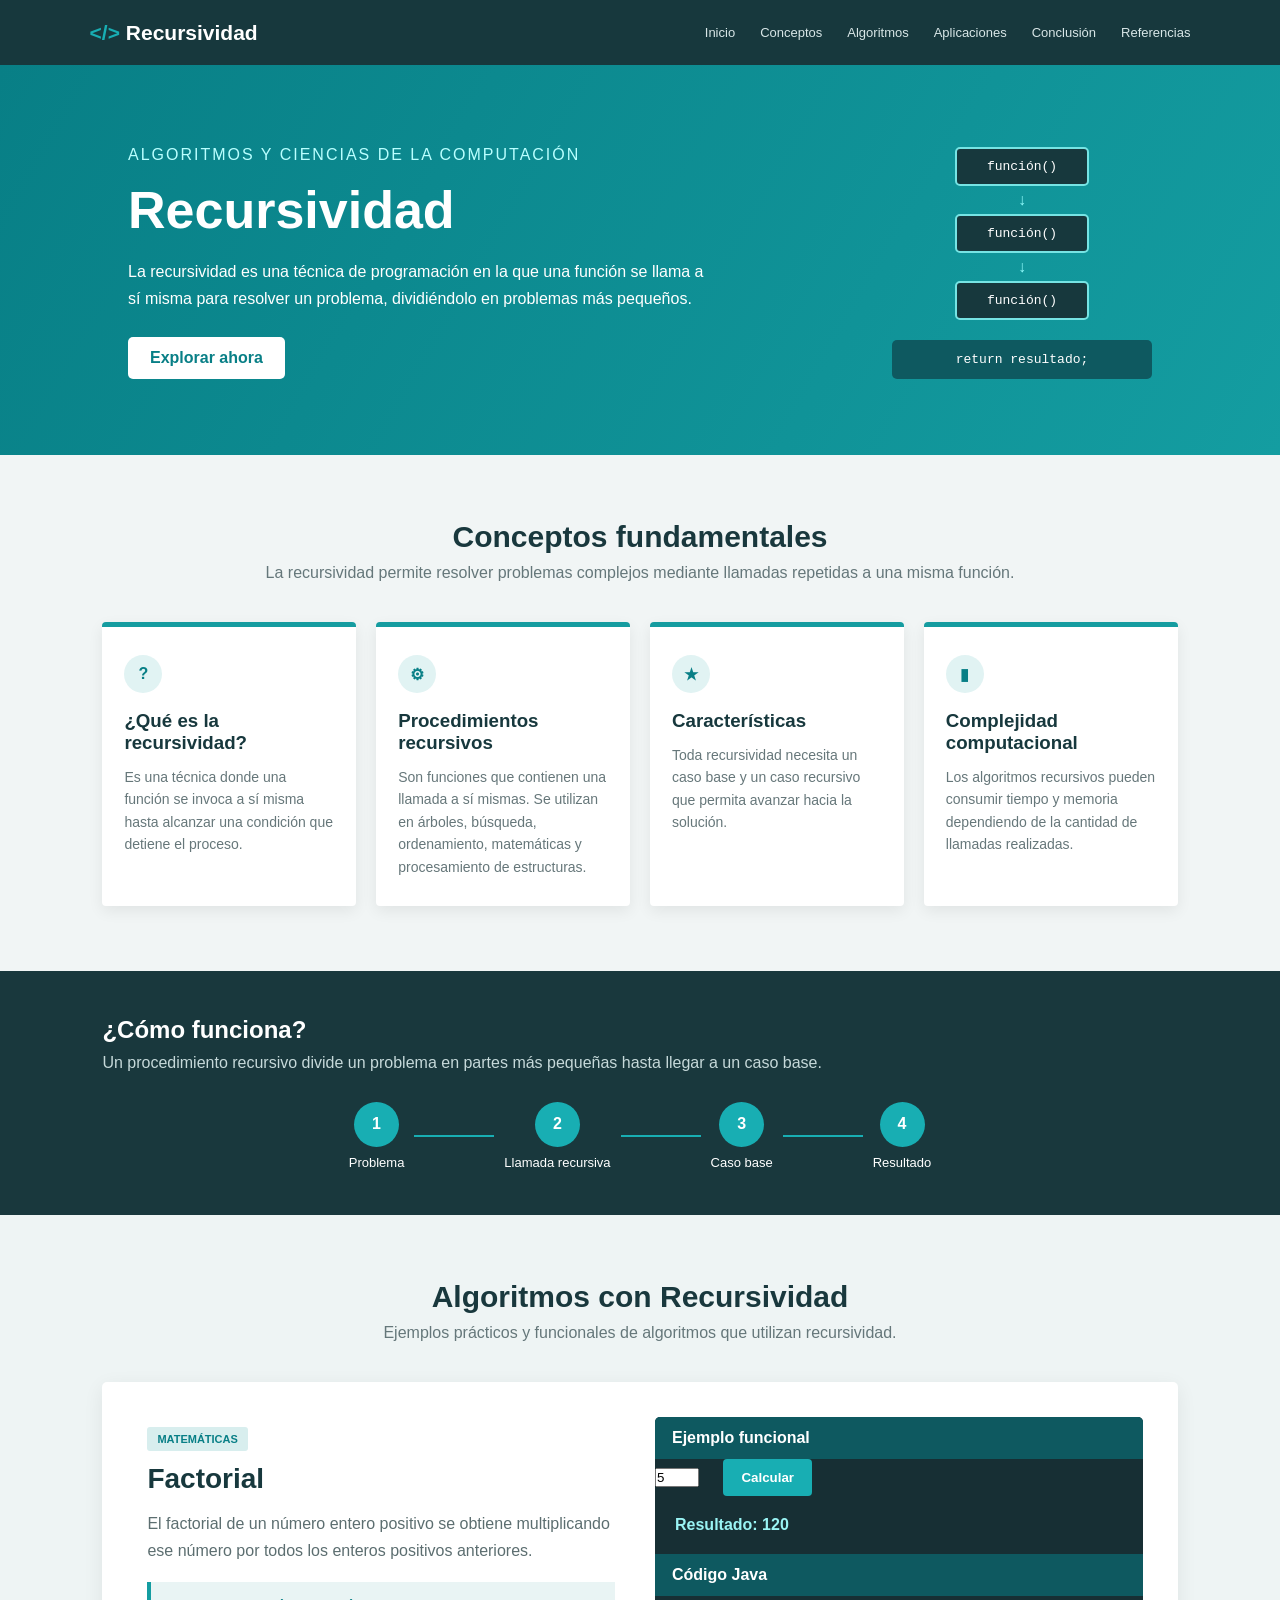
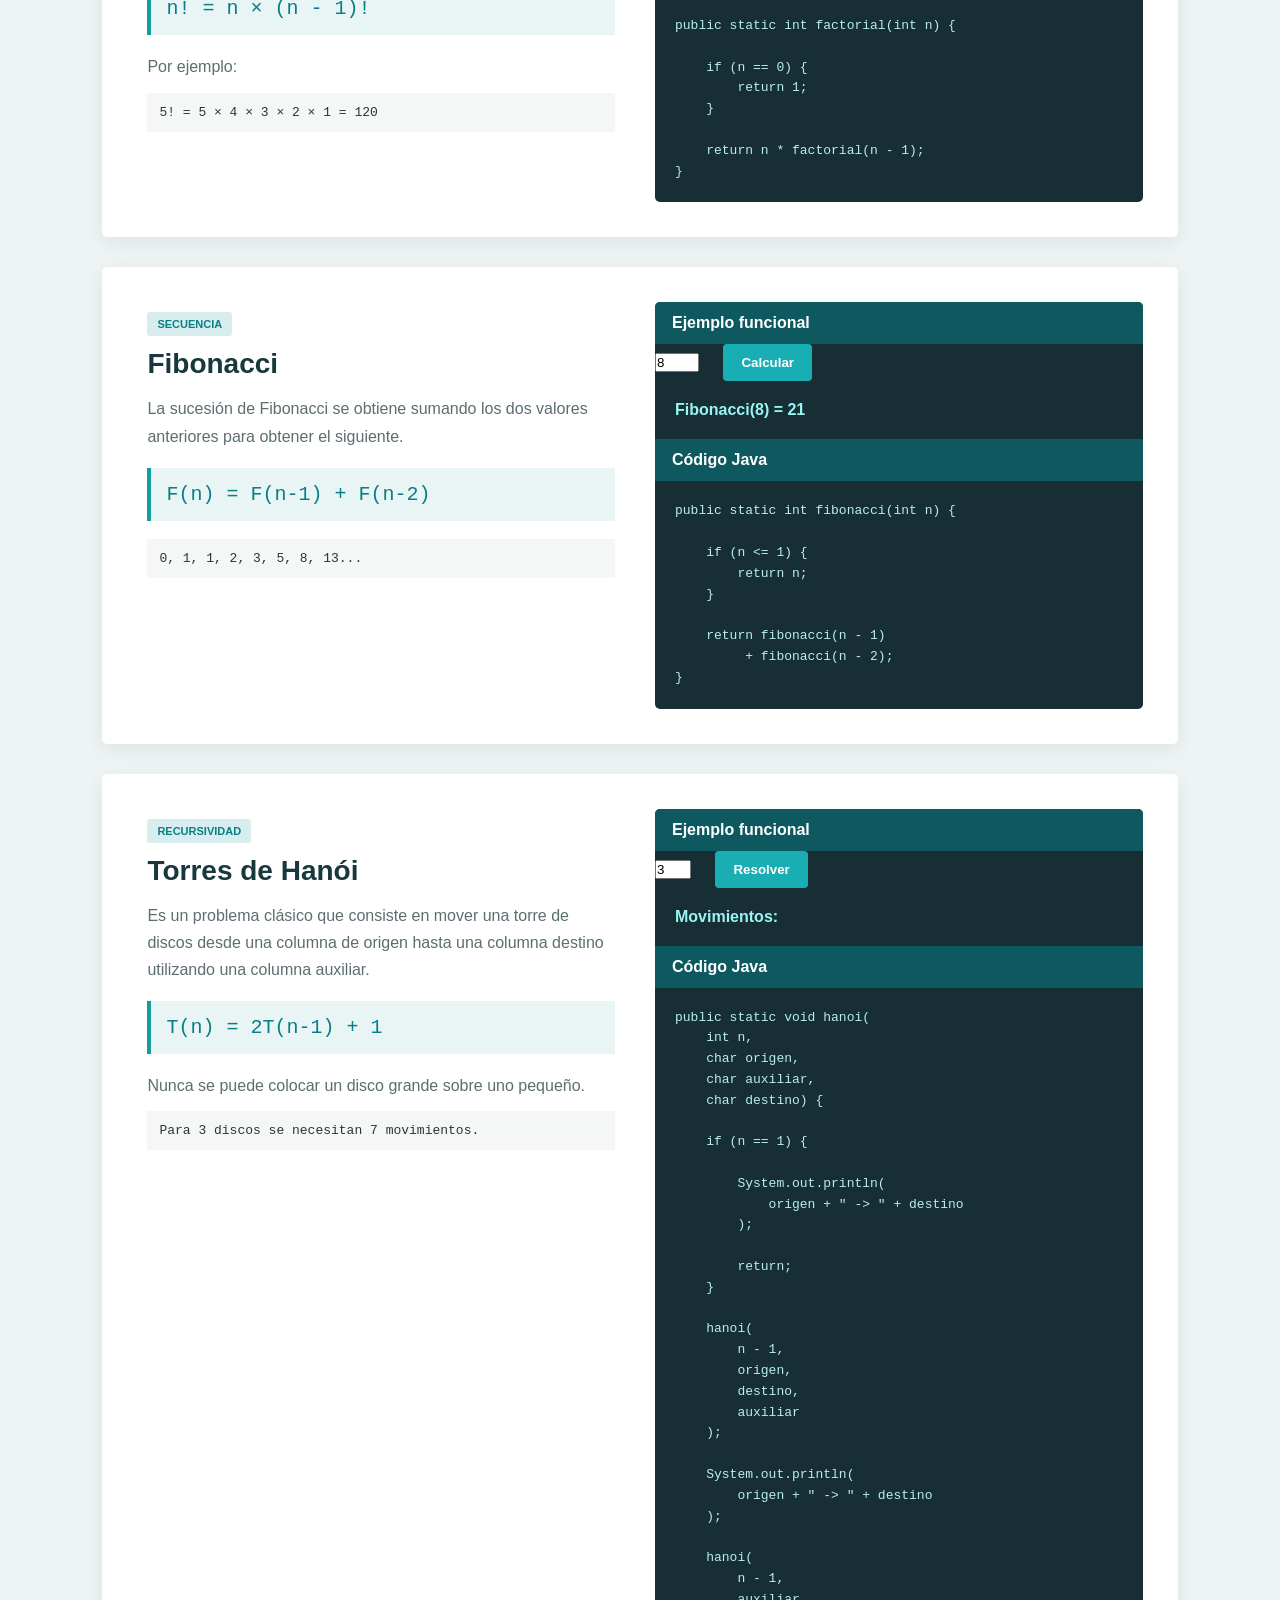
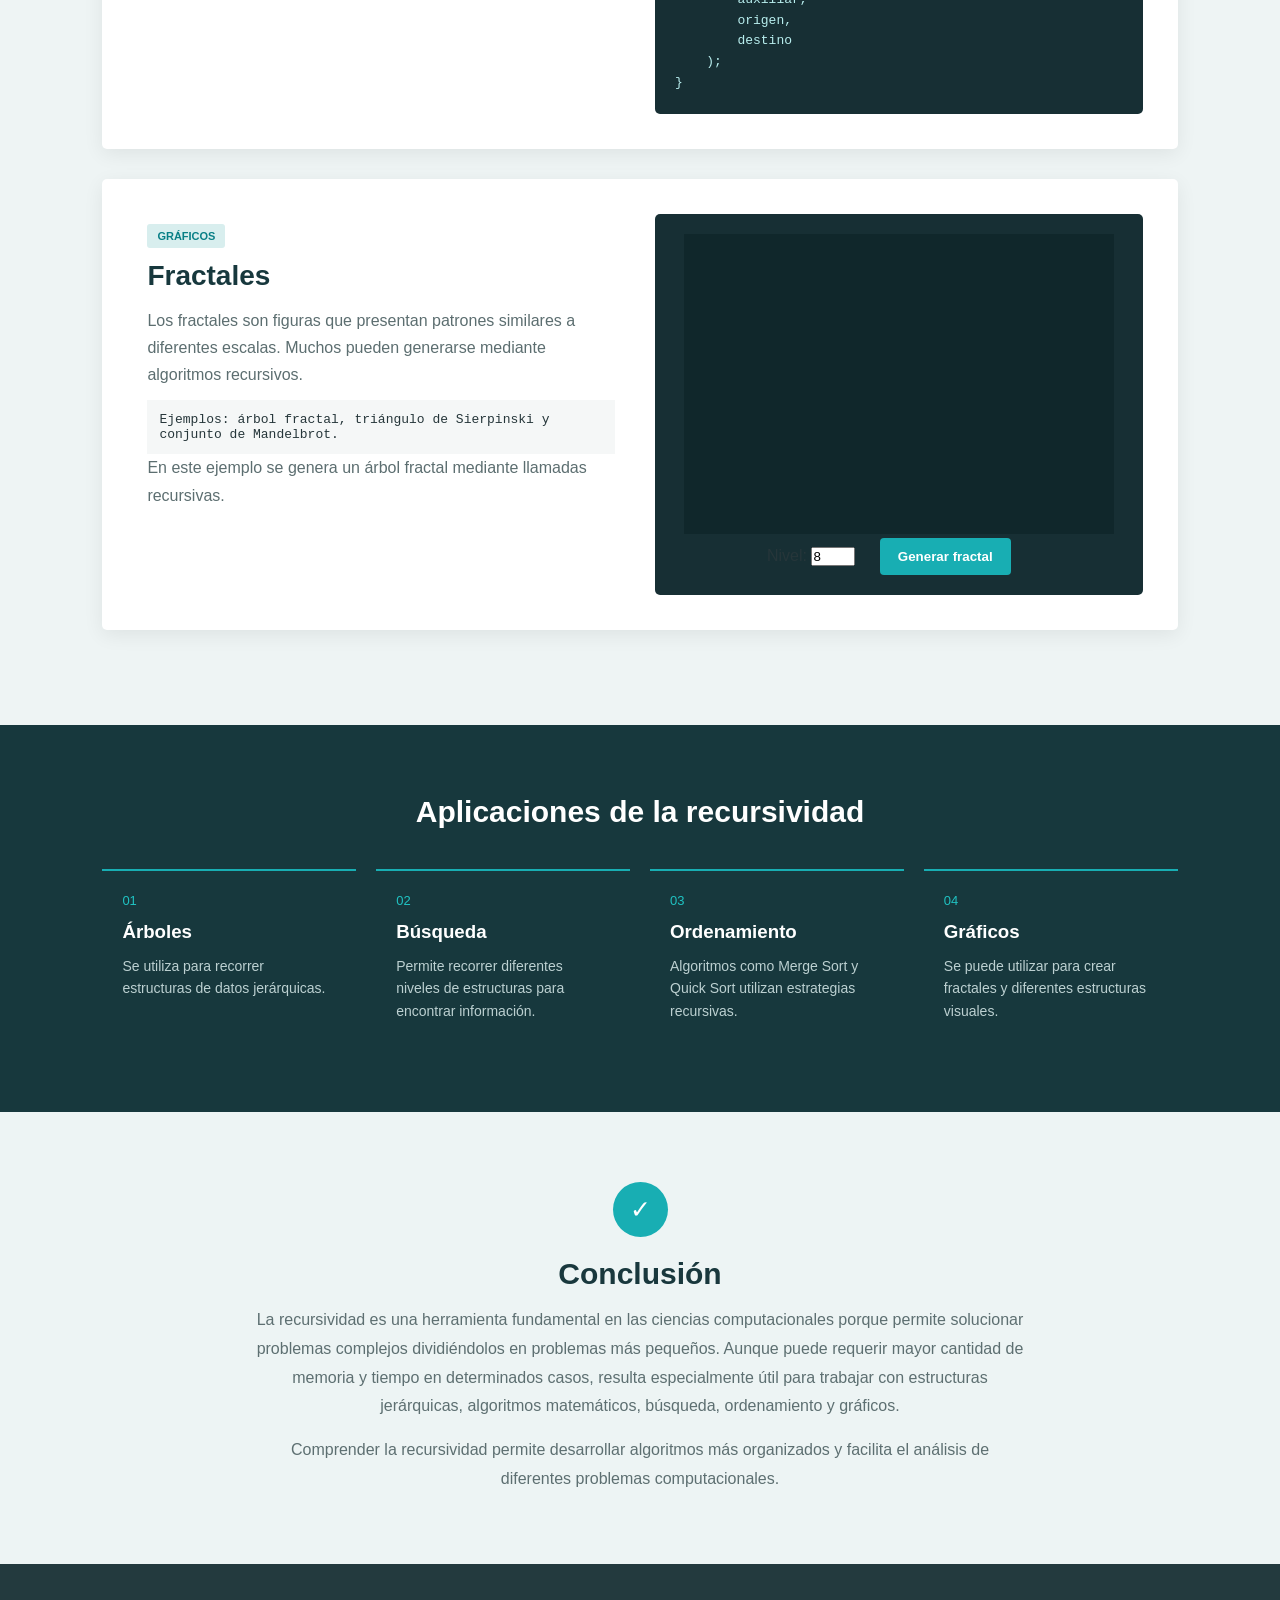
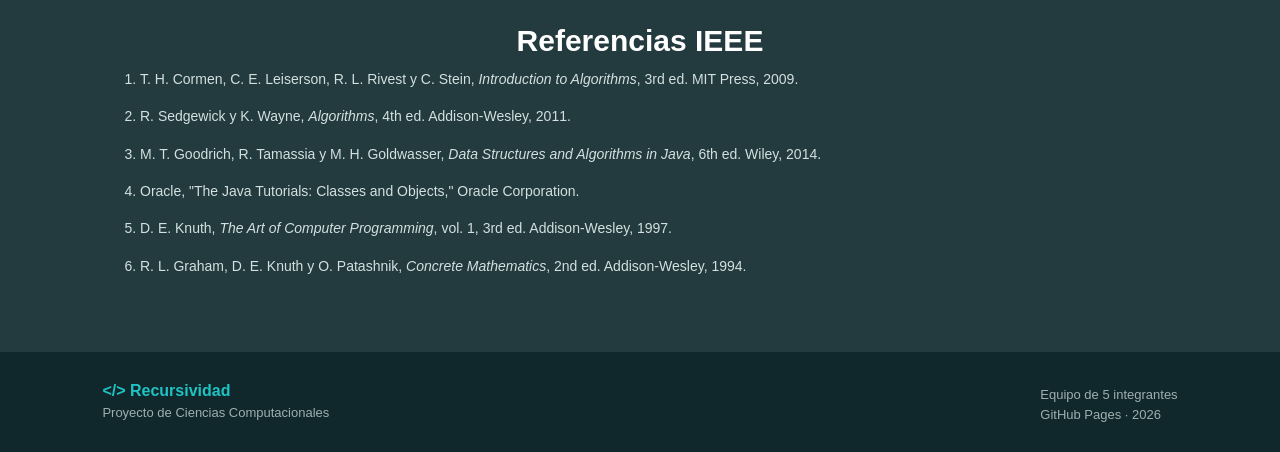
==== index.html @ d13a2bea "Rename vista.html to index.html" ====
<!DOCTYPE html>
<html lang="es">
<head>
    <meta charset="UTF-8">
    <meta name="viewport" content="width=device-width, initial-scale=1.0">

    <title>Recursividad | Algoritmos</title>

    <link rel="stylesheet" href="estile.css">
</head>

<body>

    <!-- NAVEGACIÓN -->
    <header class="navbar">

        <div class="logo">
            <span>&lt;/&gt;</span> Recursividad
        </div>

        <nav>
            <a href="#inicio">Inicio</a>
            <a href="#conceptos">Conceptos</a>
            <a href="#algoritmos">Algoritmos</a>
            <a href="#aplicaciones">Aplicaciones</a>
            <a href="#conclusion">Conclusión</a>
            <a href="#referencias">Referencias</a>
        </nav>

    </header>


    <!-- INICIO -->
    <section id="inicio" class="hero">

        <div class="hero-text">

            <p class="small-title">
                ALGORITMOS Y CIENCIAS DE LA COMPUTACIÓN
            </p>

            <h1>Recursividad</h1>

            <p>
                La recursividad es una técnica de programación en la que
                una función se llama a sí misma para resolver un problema,
                dividiéndolo en problemas más pequeños.
            </p>

            <a href="#conceptos" class="button">
                Explorar ahora
            </a>

        </div>


        <div class="recursion-diagram">

            <div class="function-box">función()</div>

            <div class="arrow">↓</div>

            <div class="function-box">función()</div>

            <div class="arrow">↓</div>

            <div class="function-box">función()</div>

            <div class="return-box">
                return resultado;
            </div>

        </div>

    </section>


    <!-- CONCEPTOS -->
    <section id="conceptos" class="section">

        <h2>Conceptos fundamentales</h2>

        <p class="section-description">
            La recursividad permite resolver problemas complejos mediante
            llamadas repetidas a una misma función.
        </p>


        <div class="cards">

            <article class="card">

                <div class="icon">?</div>

                <h3>¿Qué es la recursividad?</h3>

                <p>
                    Es una técnica donde una función se invoca a sí misma
                    hasta alcanzar una condición que detiene el proceso.
                </p>

            </article>


            <article class="card">

                <div class="icon">⚙</div>

                <h3>Procedimientos recursivos</h3>

                <p>
                    Son funciones que contienen una llamada a sí mismas.
                    Se utilizan en árboles, búsqueda, ordenamiento,
                    matemáticas y procesamiento de estructuras.
                </p>

            </article>


            <article class="card">

                <div class="icon">★</div>

                <h3>Características</h3>

                <p>
                    Toda recursividad necesita un caso base y un caso
                    recursivo que permita avanzar hacia la solución.
                </p>

            </article>


            <article class="card">

                <div class="icon">▮</div>

                <h3>Complejidad computacional</h3>

                <p>
                    Los algoritmos recursivos pueden consumir tiempo y
                    memoria dependiendo de la cantidad de llamadas
                    realizadas.
                </p>

            </article>

        </div>

    </section>


    <!-- PROCEDIMIENTO -->
    <section class="procedure">

        <div>

            <h2>¿Cómo funciona?</h2>

            <p>
                Un procedimiento recursivo divide un problema en partes
                más pequeñas hasta llegar a un caso base.
            </p>

        </div>


        <div class="process">

            <div>
                <strong>1</strong>
                <span>Problema</span>
            </div>

            <div class="line"></div>

            <div>
                <strong>2</strong>
                <span>Llamada recursiva</span>
            </div>

            <div class="line"></div>

            <div>
                <strong>3</strong>
                <span>Caso base</span>
            </div>

            <div class="line"></div>

            <div>
                <strong>4</strong>
                <span>Resultado</span>
            </div>

        </div>

    </section>


    <!-- ALGORITMOS -->
    <section id="algoritmos" class="section algorithms">

        <h2>Algoritmos con Recursividad</h2>

        <p class="section-description">
            Ejemplos prácticos y funcionales de algoritmos que utilizan
            recursividad.
        </p>


        <!-- =========================
             FACTORIAL
        ========================== -->

        <article class="algorithm-card">

            <div class="algorithm-info">

                <span class="tag">MATEMÁTICAS</span>

                <h3>Factorial</h3>

                <p>
                    El factorial de un número entero positivo se obtiene
                    multiplicando ese número por todos los enteros positivos
                    anteriores.
                </p>

                <div class="formula">
                    n! = n × (n - 1)!
                </div>

                <p>
                    Por ejemplo:
                </p>

                <div class="example">
                    5! = 5 × 4 × 3 × 2 × 1 = 120
                </div>

            </div>


            <div class="code-box">

                <h4>Ejemplo funcional</h4>

                <div class="input-area">

                    <input
                        type="number"
                        id="factorialInput"
                        min="0"
                        max="20"
                        value="5"
                    >

                    <button onclick="calcularFactorial()">
                        Calcular
                    </button>

                </div>


                <div id="factorialResult" class="result">
                    Resultado: 120
                </div>


                <h4>Código Java</h4>

<pre><code>public static int factorial(int n) {

    if (n == 0) {
        return 1;
    }

    return n * factorial(n - 1);
}</code></pre>

            </div>

        </article>


        <!-- =========================
             FIBONACCI
        ========================== -->

        <article class="algorithm-card reverse">

            <div class="algorithm-info">

                <span class="tag">SECUENCIA</span>

                <h3>Fibonacci</h3>

                <p>
                    La sucesión de Fibonacci se obtiene sumando los dos
                    valores anteriores para obtener el siguiente.
                </p>

                <div class="formula">
                    F(n) = F(n-1) + F(n-2)
                </div>

                <div class="example">
                    0, 1, 1, 2, 3, 5, 8, 13...
                </div>

            </div>


            <div class="code-box">

                <h4>Ejemplo funcional</h4>

                <div class="input-area">

                    <input
                        type="number"
                        id="fibonacciInput"
                        min="0"
                        max="30"
                        value="8"
                    >

                    <button onclick="calcularFibonacci()">
                        Calcular
                    </button>

                </div>


                <div id="fibonacciResult" class="result">
                    Fibonacci(8) = 21
                </div>


                <h4>Código Java</h4>

<pre><code>public static int fibonacci(int n) {

    if (n <= 1) {
        return n;
    }

    return fibonacci(n - 1)
         + fibonacci(n - 2);
}</code></pre>

            </div>

        </article>


        <!-- =========================
             TORRES DE HANOI
        ========================== -->

        <article class="algorithm-card">

            <div class="algorithm-info">

                <span class="tag">RECURSIVIDAD</span>

                <h3>Torres de Hanói</h3>

                <p>
                    Es un problema clásico que consiste en mover una torre
                    de discos desde una columna de origen hasta una columna
                    destino utilizando una columna auxiliar.
                </p>

                <div class="formula">
                    T(n) = 2T(n-1) + 1
                </div>

                <p>
                    Nunca se puede colocar un disco grande sobre uno pequeño.
                </p>

                <div class="example">
                    Para 3 discos se necesitan 7 movimientos.
                </div>

            </div>


            <div class="code-box">

                <h4>Ejemplo funcional</h4>

                <div class="input-area">

                    <input
                        type="number"
                        id="hanoiInput"
                        min="1"
                        max="6"
                        value="3"
                    >

                    <button onclick="jugarHanoi()">
                        Resolver
                    </button>

                </div>


                <div id="hanoiResult" class="result">
                    Movimientos:
                </div>


                <h4>Código Java</h4>

<pre><code>public static void hanoi(
    int n,
    char origen,
    char auxiliar,
    char destino) {

    if (n == 1) {

        System.out.println(
            origen + " -> " + destino
        );

        return;
    }

    hanoi(
        n - 1,
        origen,
        destino,
        auxiliar
    );

    System.out.println(
        origen + " -> " + destino
    );

    hanoi(
        n - 1,
        auxiliar,
        origen,
        destino
    );
}</code></pre>

            </div>

        </article>


        <!-- =========================
             FRACTALES
        ========================== -->

        <article class="algorithm-card reverse">

            <div class="algorithm-info">

                <span class="tag">GRÁFICOS</span>

                <h3>Fractales</h3>

                <p>
                    Los fractales son figuras que presentan patrones
                    similares a diferentes escalas. Muchos pueden generarse
                    mediante algoritmos recursivos.
                </p>

                <div class="example">
                    Ejemplos: árbol fractal, triángulo de Sierpinski
                    y conjunto de Mandelbrot.
                </div>

                <p>
                    En este ejemplo se genera un árbol fractal mediante
                    llamadas recursivas.
                </p>

            </div>


            <div class="fractal-area">

                <canvas id="fractalCanvas"></canvas>

                <div class="fractal-controls">

                    <label for="nivelFractal">
                        Nivel:
                    </label>

                    <input
                        type="number"
                        id="nivelFractal"
                        min="1"
                        max="10"
                        value="8"
                    >

                    <button onclick="dibujarFractal()">
                        Generar fractal
                    </button>

                </div>

            </div>

        </article>

    </section>


    <!-- APLICACIONES -->
    <section id="aplicaciones" class="applications">

        <h2>Aplicaciones de la recursividad</h2>

        <div class="application-grid">

            <div class="application">

                <span>01</span>

                <h3>Árboles</h3>

                <p>
                    Se utiliza para recorrer estructuras de datos
                    jerárquicas.
                </p>

            </div>


            <div class="application">

                <span>02</span>

                <h3>Búsqueda</h3>

                <p>
                    Permite recorrer diferentes niveles de estructuras
                    para encontrar información.
                </p>

            </div>


            <div class="application">

                <span>03</span>

                <h3>Ordenamiento</h3>

                <p>
                    Algoritmos como Merge Sort y Quick Sort utilizan
                    estrategias recursivas.
                </p>

            </div>


            <div class="application">

                <span>04</span>

                <h3>Gráficos</h3>

                <p>
                    Se puede utilizar para crear fractales y diferentes
                    estructuras visuales.
                </p>

            </div>

        </div>

    </section>


    <!-- CONCLUSIÓN -->
    <section id="conclusion" class="conclusion">

        <div class="conclusion-icon">
            ✓
        </div>

        <h2>Conclusión</h2>

        <p>
            La recursividad es una herramienta fundamental en las ciencias
            computacionales porque permite solucionar problemas complejos
            dividiéndolos en problemas más pequeños. Aunque puede requerir
            mayor cantidad de memoria y tiempo en determinados casos, resulta
            especialmente útil para trabajar con estructuras jerárquicas,
            algoritmos matemáticos, búsqueda, ordenamiento y gráficos.
        </p>

        <p>
            Comprender la recursividad permite desarrollar algoritmos más
            organizados y facilita el análisis de diferentes problemas
            computacionales.
        </p>

    </section>


    <!-- REFERENCIAS -->
    <section id="referencias" class="references">

        <h2>Referencias IEEE</h2>

        <ol>

            <li>
                T. H. Cormen, C. E. Leiserson, R. L. Rivest y C. Stein,
                <i>Introduction to Algorithms</i>, 3rd ed.
                MIT Press, 2009.
            </li>

            <li>
                R. Sedgewick y K. Wayne,
                <i>Algorithms</i>, 4th ed.
                Addison-Wesley, 2011.
            </li>

            <li>
                M. T. Goodrich, R. Tamassia y M. H. Goldwasser,
                <i>Data Structures and Algorithms in Java</i>,
                6th ed. Wiley, 2014.
            </li>

            <li>
                Oracle,
                "The Java Tutorials: Classes and Objects,"
                Oracle Corporation.
            </li>

            <li>
                D. E. Knuth,
                <i>The Art of Computer Programming</i>,
                vol. 1, 3rd ed. Addison-Wesley, 1997.
            </li>

            <li>
                R. L. Graham, D. E. Knuth y O. Patashnik,
                <i>Concrete Mathematics</i>, 2nd ed.
                Addison-Wesley, 1994.
            </li>

        </ol>

    </section>


    <!-- FOOTER -->
    <footer>

        <div>

            <strong>&lt;/&gt; Recursividad</strong>

            <p>
                Proyecto de Ciencias Computacionales
            </p>

        </div>


        <div>

            <p>
                Equipo de 5 integrantes
            </p>

            <p>
                GitHub Pages · 2026
            </p>

        </div>

    </footer>


    <!-- JAVASCRIPT -->
    <script src="script.js"></script>

</body>
</html>
---- estile.css ----
* {
    margin: 0;
    padding: 0;
    box-sizing: border-box;
}

html {
    scroll-behavior: smooth;
}

body {
    font-family: Arial, Helvetica, sans-serif;
    background: #f1f5f5;
    color: #26363a;
}


/* NAVBAR */

.navbar {
    height: 65px;
    background: #17383d;
    display: flex;
    align-items: center;
    justify-content: space-between;
    padding: 0 7%;
    position: sticky;
    top: 0;
    z-index: 1000;
}

.logo {
    color: white;
    font-size: 21px;
    font-weight: bold;
}

.logo span {
    color: #18aeb3;
}

.navbar nav {
    display: flex;
    gap: 25px;
}

.navbar nav a {
    color: #d8e6e7;
    text-decoration: none;
    font-size: 13px;
    transition: 0.3s;
}

.navbar nav a:hover {
    color: #20c3c3;
}


/* HERO */

.hero {
    min-height: 390px;
    background: linear-gradient(
        120deg,
        #087f86,
        #149da1
    );

    color: white;

    display: flex;
    justify-content: space-between;
    align-items: center;

    padding: 60px 10%;
}

.hero-text {
    max-width: 580px;
}

.small-title {
    font-size: 12px;
    letter-spacing: 2px;
    margin-bottom: 12px;
    color: #b9ffff;
}

.hero h1 {
    font-size: 52px;
    margin-bottom: 18px;
}

.hero p {
    line-height: 1.7;
    font-size: 16px;
}

.button {
    display: inline-block;
    margin-top: 25px;
    padding: 12px 22px;
    background: white;
    color: #087f86;
    border-radius: 5px;
    text-decoration: none;
    font-weight: bold;
}


/* DIAGRAMA */

.recursion-diagram {
    width: 260px;
    text-align: center;
    position: relative;
}

.function-box {
    display: inline-block;
    background: #17383d;
    border: 2px solid #76e4e4;
    padding: 10px 30px;
    border-radius: 5px;
    margin: 5px;
    font-family: monospace;
}

.arrow {
    color: #8ffafa;
}

.return-box {
    margin-top: 15px;
    background: #0e5960;
    padding: 12px;
    border-radius: 5px;
    font-family: monospace;
}


/* SECCIONES */

.section {
    padding: 65px 8%;
}

.section h2,
.applications h2,
.conclusion h2,
.references h2 {
    text-align: center;
    font-size: 30px;
    color: #19383d;
    margin-bottom: 10px;
}

.section-description {
    text-align: center;
    color: #65777a;
    margin-bottom: 40px;
}


/* CARDS */

.cards {
    display: grid;
    grid-template-columns: repeat(4, 1fr);
    gap: 20px;
}

.card {
    background: white;
    padding: 28px 22px;
    border-radius: 4px;
    border-top: 5px solid #159ca0;
    box-shadow: 0 5px 15px rgba(0,0,0,0.07);
}

.card .icon {
    width: 38px;
    height: 38px;
    border-radius: 50%;
    background: #e1f3f3;
    color: #087f86;
    display: flex;
    align-items: center;
    justify-content: center;
    font-weight: bold;
    margin-bottom: 17px;
}

.card h3 {
    margin-bottom: 12px;
    color: #17383d;
}

.card p {
    color: #66777a;
    line-height: 1.6;
    font-size: 14px;
}


/* PROCEDURE */

.procedure {
    background: #19383d;
    color: white;
    padding: 45px 8%;
}

.procedure h2 {
    margin-bottom: 10px;
}

.procedure p {
    color: #c6d9da;
}

.process {
    display: flex;
    justify-content: center;
    align-items: center;
    margin-top: 30px;
}

.process div:not(.line) {
    display: flex;
    flex-direction: column;
    align-items: center;
    gap: 8px;
}

.process strong {
    background: #18aeb3;
    width: 45px;
    height: 45px;
    border-radius: 50%;
    display: flex;
    align-items: center;
    justify-content: center;
}

.process span {
    font-size: 13px;
}

.line {
    width: 80px;
    height: 2px;
    background: #18aeb3;
    margin: 0 10px;
}


/* ALGORITMOS */

.algorithms {
    background: #eef4f4;
}

.algorithm-card {
    max-width: 1100px;
    margin: 30px auto;
    background: white;
    display: grid;
    grid-template-columns: 1fr 1fr;
    gap: 30px;
    padding: 35px;
    border-radius: 5px;
    box-shadow: 0 5px 20px rgba(0,0,0,0.07);
}

.algorithm-card.reverse {
    grid-template-columns: 1fr 1fr;
}

.algorithm-info {
    padding: 10px;
}

.tag {
    display: inline-block;
    background: #d8eeee;
    color: #087f86;
    font-size: 11px;
    font-weight: bold;
    padding: 6px 10px;
    border-radius: 3px;
    margin-bottom: 12px;
}

.algorithm-info h3 {
    font-size: 28px;
    color: #17383d;
    margin-bottom: 15px;
}

.algorithm-info p {
    line-height: 1.7;
    color: #5c6e70;
}

.formula {
    background: #e9f4f4;
    color: #087f86;
    padding: 15px;
    margin: 18px 0;
    font-size: 20px;
    font-family: monospace;
    border-left: 4px solid #149da1;
}

.example {
    background: #f5f7f7;
    padding: 12px;
    margin-top: 12px;
    font-family: monospace;
}


/* CÓDIGO */

.code-box {
    background: #172f34;
    border-radius: 5px;
    overflow: hidden;
}

.code-box h4 {
    background: #0e5960;
    color: white;
    padding: 12px 17px;
}

pre {
    padding: 20px;
    overflow-x: auto;
}

code {
    color: #b8eeee;
    font-family: Consolas, monospace;
    font-size: 13px;
    line-height: 1.6;
}

.code-box button,
.fractal-area button {
    background: #18aeb3;
    border: none;
    color: white;
    padding: 11px 18px;
    margin: 0 20px 20px;
    border-radius: 4px;
    cursor: pointer;
    font-weight: bold;
}

.code-box button:hover,
.fractal-area button:hover {
    background: #087f86;
}

.result {
    color: #9af4f4;
    padding: 0 20px 20px;
    font-weight: bold;
}


/* FRACTAL */

.fractal-area {
    background: #172f34;
    border-radius: 5px;
    padding-top: 20px;
    text-align: center;
}

#fractalCanvas {
    width: 100%;
    max-width: 430px;
    height: 300px;
    background: #10272b;
}


/* APLICACIONES */

.applications {
    background: #17383d;
    color: white;
    padding: 70px 8%;
}

.applications h2 {
    color: white;
}

.application-grid {
    max-width: 1100px;
    margin: 40px auto 0;
    display: grid;
    grid-template-columns: repeat(4, 1fr);
    gap: 20px;
}

.application {
    border-top: 2px solid #18aeb3;
    padding: 20px;
}

.application span {
    color: #20c3c3;
    font-size: 13px;
}

.application h3 {
    margin: 12px 0;
}

.application p {
    color: #bcd0d1;
    line-height: 1.6;
    font-size: 14px;
}


/* CONCLUSIÓN */

.conclusion {
    text-align: center;
    padding: 70px 20%;
    background: #edf4f4;
}

.conclusion-icon {
    margin: auto;
    margin-bottom: 20px;
    width: 55px;
    height: 55px;
    border-radius: 50%;
    background: #18aeb3;
    color: white;
    display: flex;
    align-items: center;
    justify-content: center;
    font-size: 25px;
}

.conclusion p {
    color: #5d6f71;
    line-height: 1.8;
    margin-top: 15px;
}


/* REFERENCIAS */

.references {
    padding: 60px 10%;
    background: #233a3e;
    color: white;
}

.references h2 {
    color: white;
}

.references ol {
    max-width: 1000px;
    margin: auto;
}

.references li {
    margin-bottom: 15px;
    line-height: 1.6;
    color: #d3e0e0;
    font-size: 14px;
}


/* FOOTER */

footer {
    background: #10272b;
    color: white;
    padding: 30px 8%;
    display: flex;
    justify-content: space-between;
}

footer strong {
    color: #20c3c3;
}

footer p {
    color: #9eafb0;
    margin-top: 5px;
    font-size: 13px;
}


/* RESPONSIVE */

@media (max-width: 900px) {

    .navbar {
        flex-direction: column;
        height: auto;
        padding: 18px;
        gap: 15px;
    }

    .navbar nav {
        flex-wrap: wrap;
        justify-content: center;
    }

    .hero {
        flex-direction: column;
        text-align: center;
        gap: 40px;
    }

    .cards {
        grid-template-columns: repeat(2, 1fr);
    }

    .algorithm-card,
    .algorithm-card.reverse {
        grid-template-columns: 1fr;
    }

    .application-grid {
        grid-template-columns: repeat(2, 1fr);
    }

    .conclusion {
        padding: 60px 10%;
    }
}


@media (max-width: 600px) {

    .hero h1 {
        font-size: 40px;
    }

    .cards {
        grid-template-columns: 1fr;
    }

    .application-grid {
        grid-template-columns: 1fr;
    }

    .process {
        flex-direction: column;
        gap: 15px;
    }

    .line {
        width: 2px;
        height: 35px;
    }

    footer {
        flex-direction: column;
        gap: 20px;
    }

}
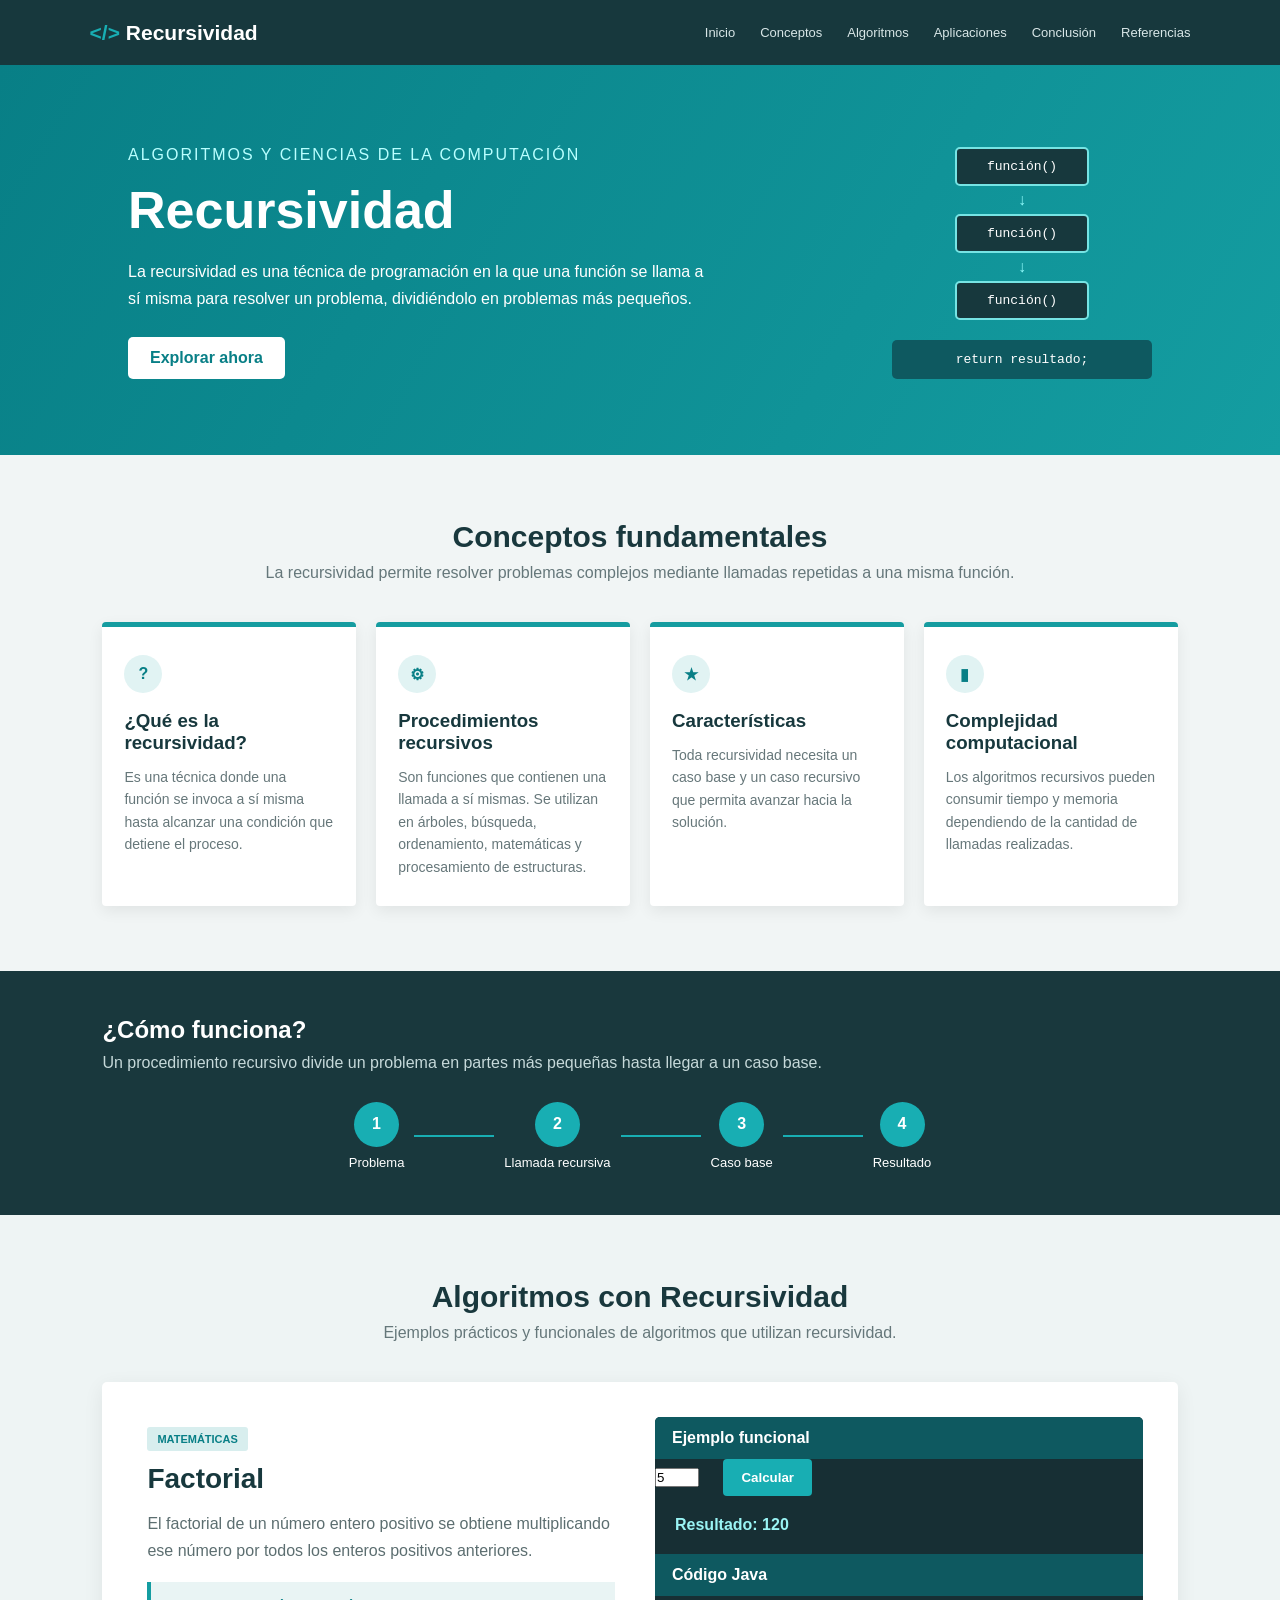
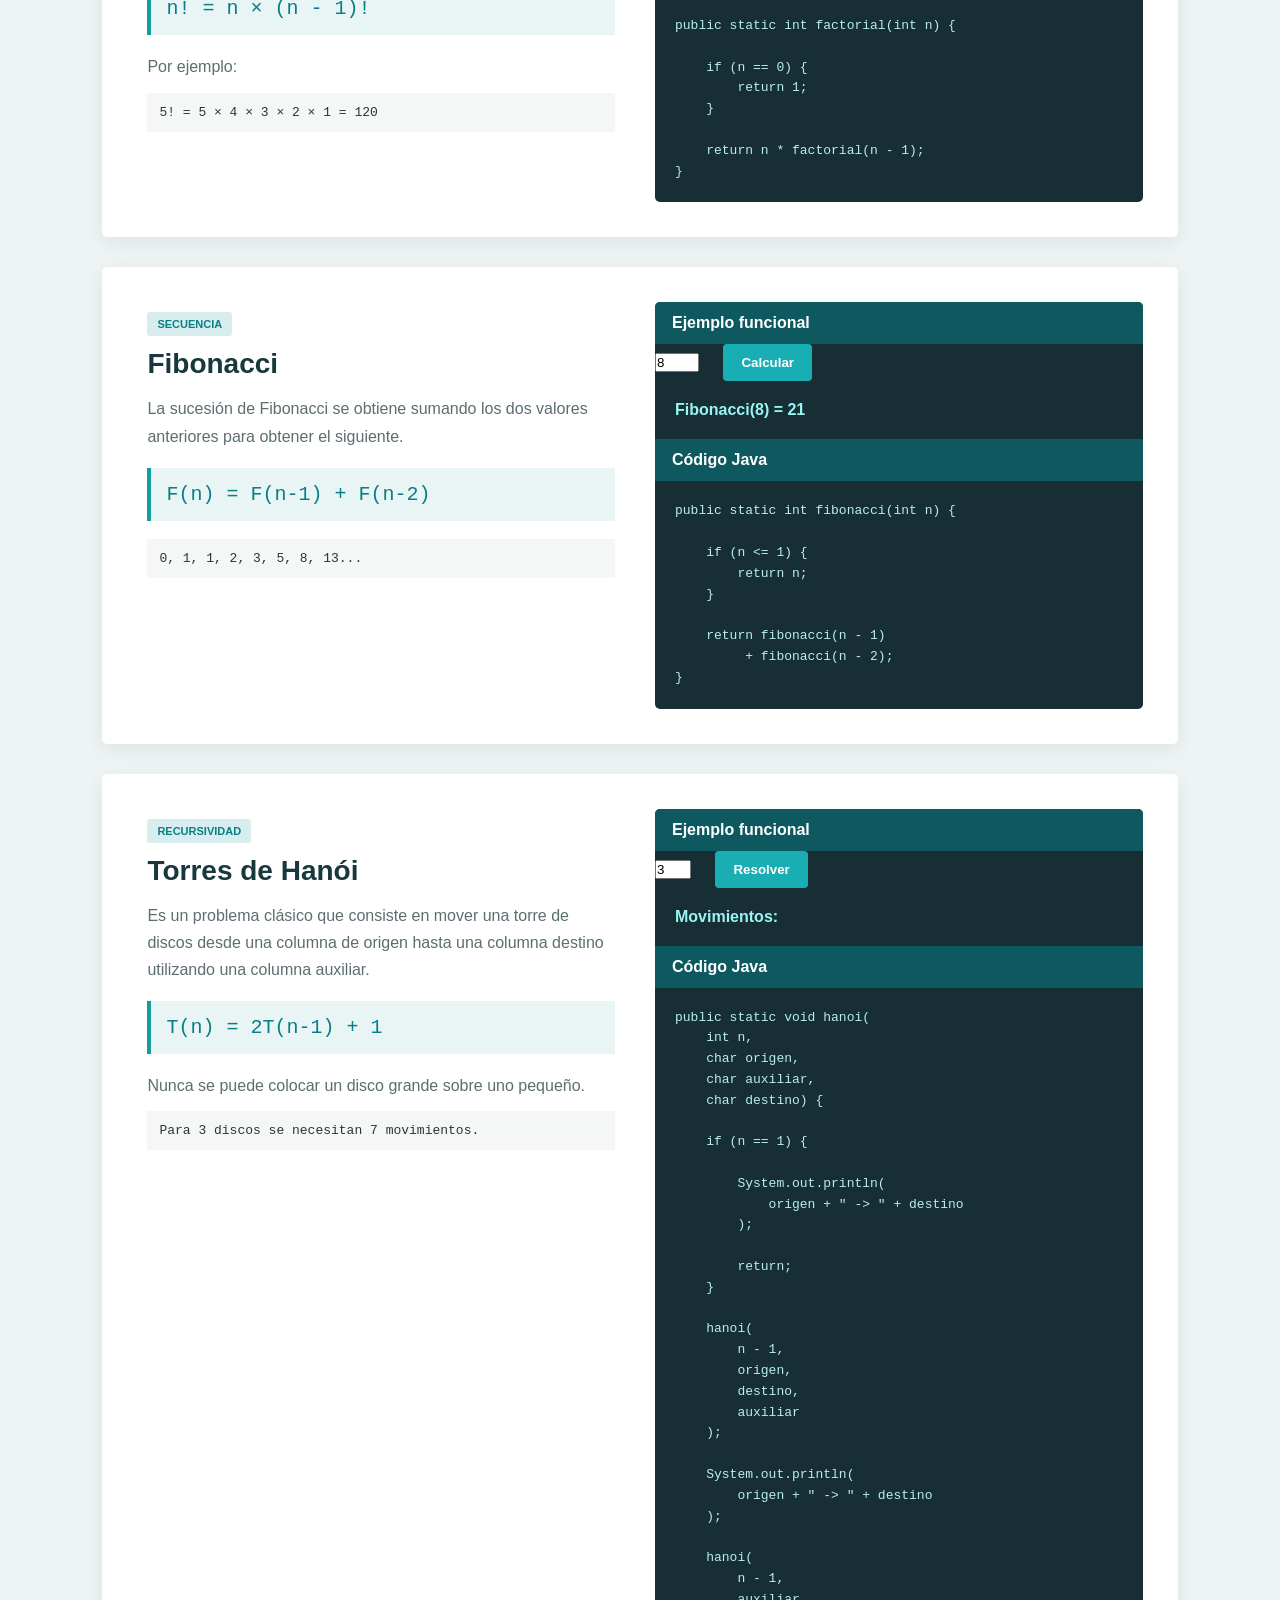
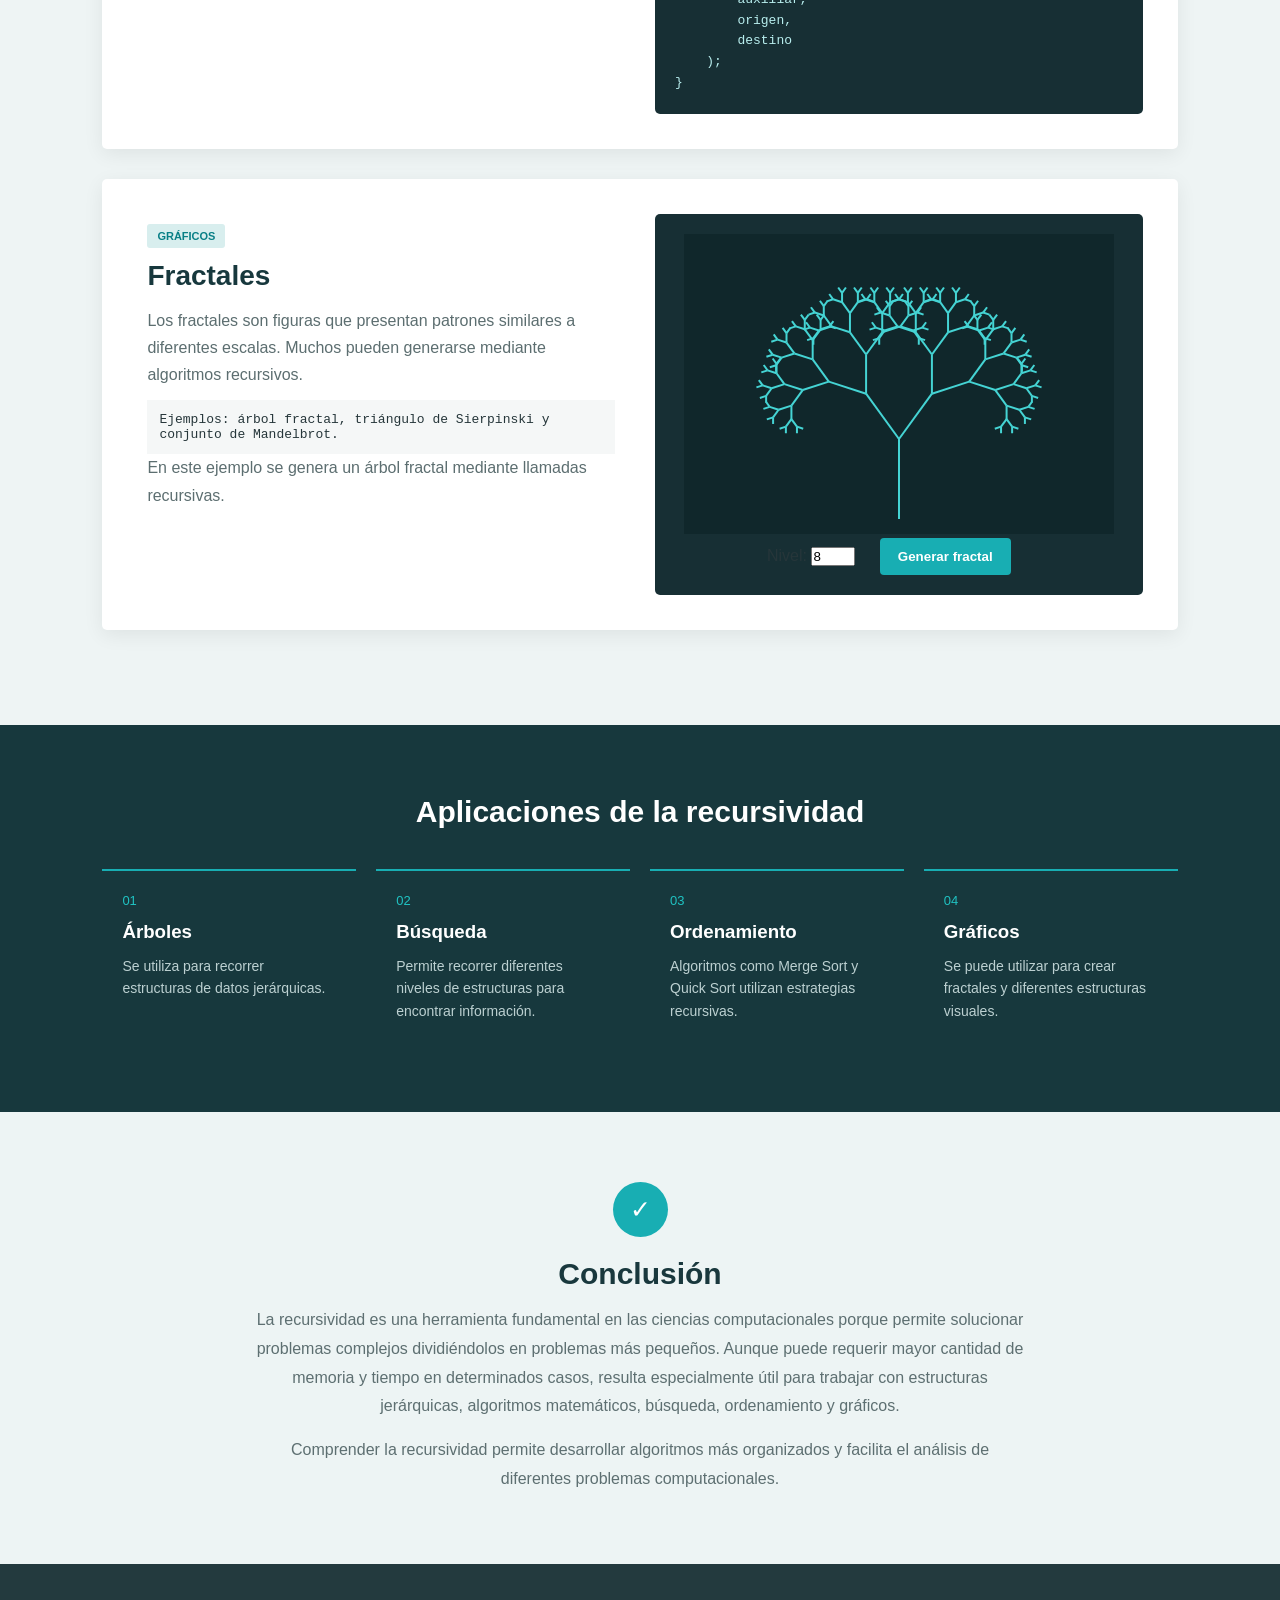
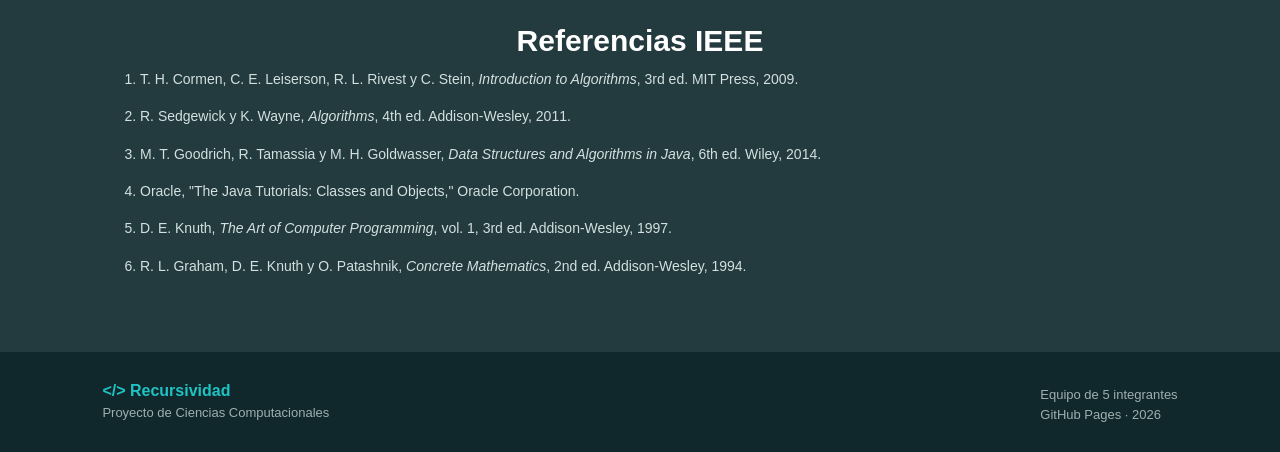
==== commit 2b379b6e: "Fix HTML structure and update content" ====
--- a/index.html
+++ b/index.html
@@ -689,7 +689,7 @@
 
 
     <!-- JAVASCRIPT -->
-    <script src="script.js"></script>
+    <script src="parametros.js"></script>
 
 </body>
 </html>
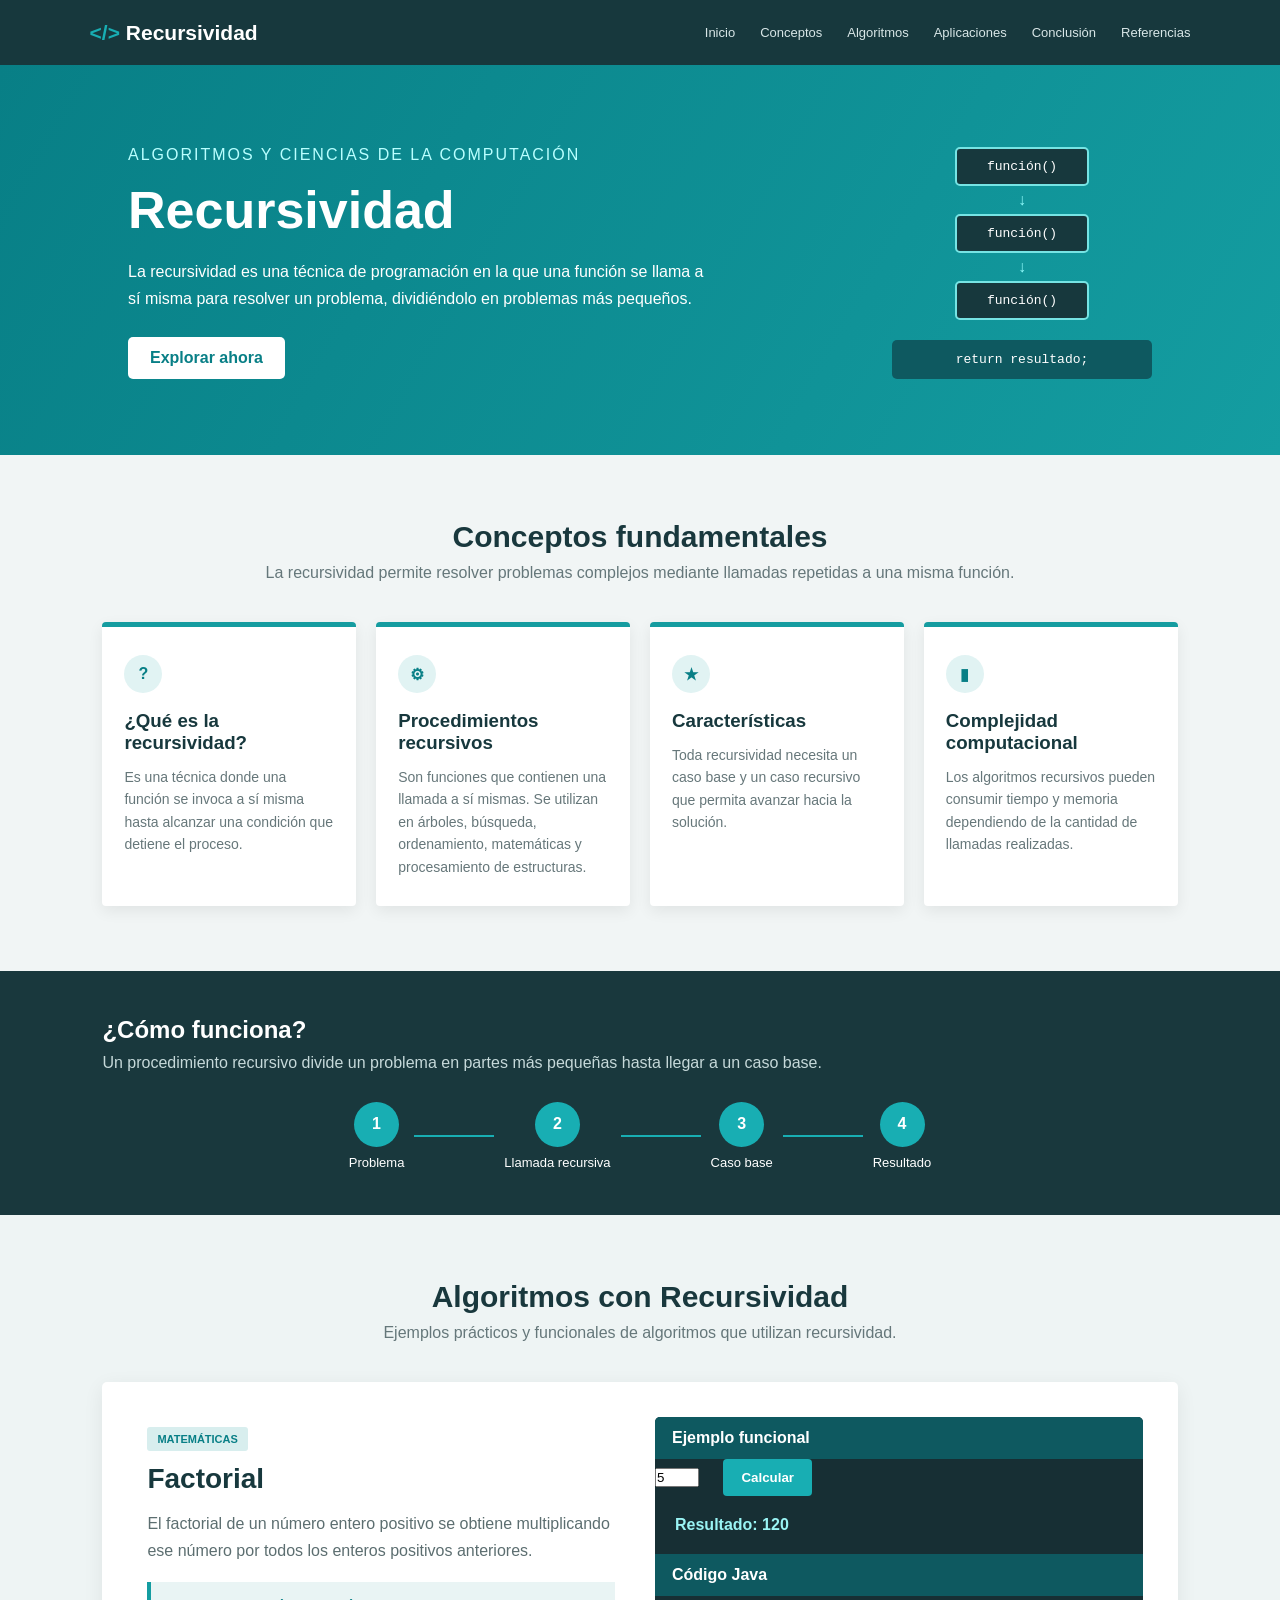
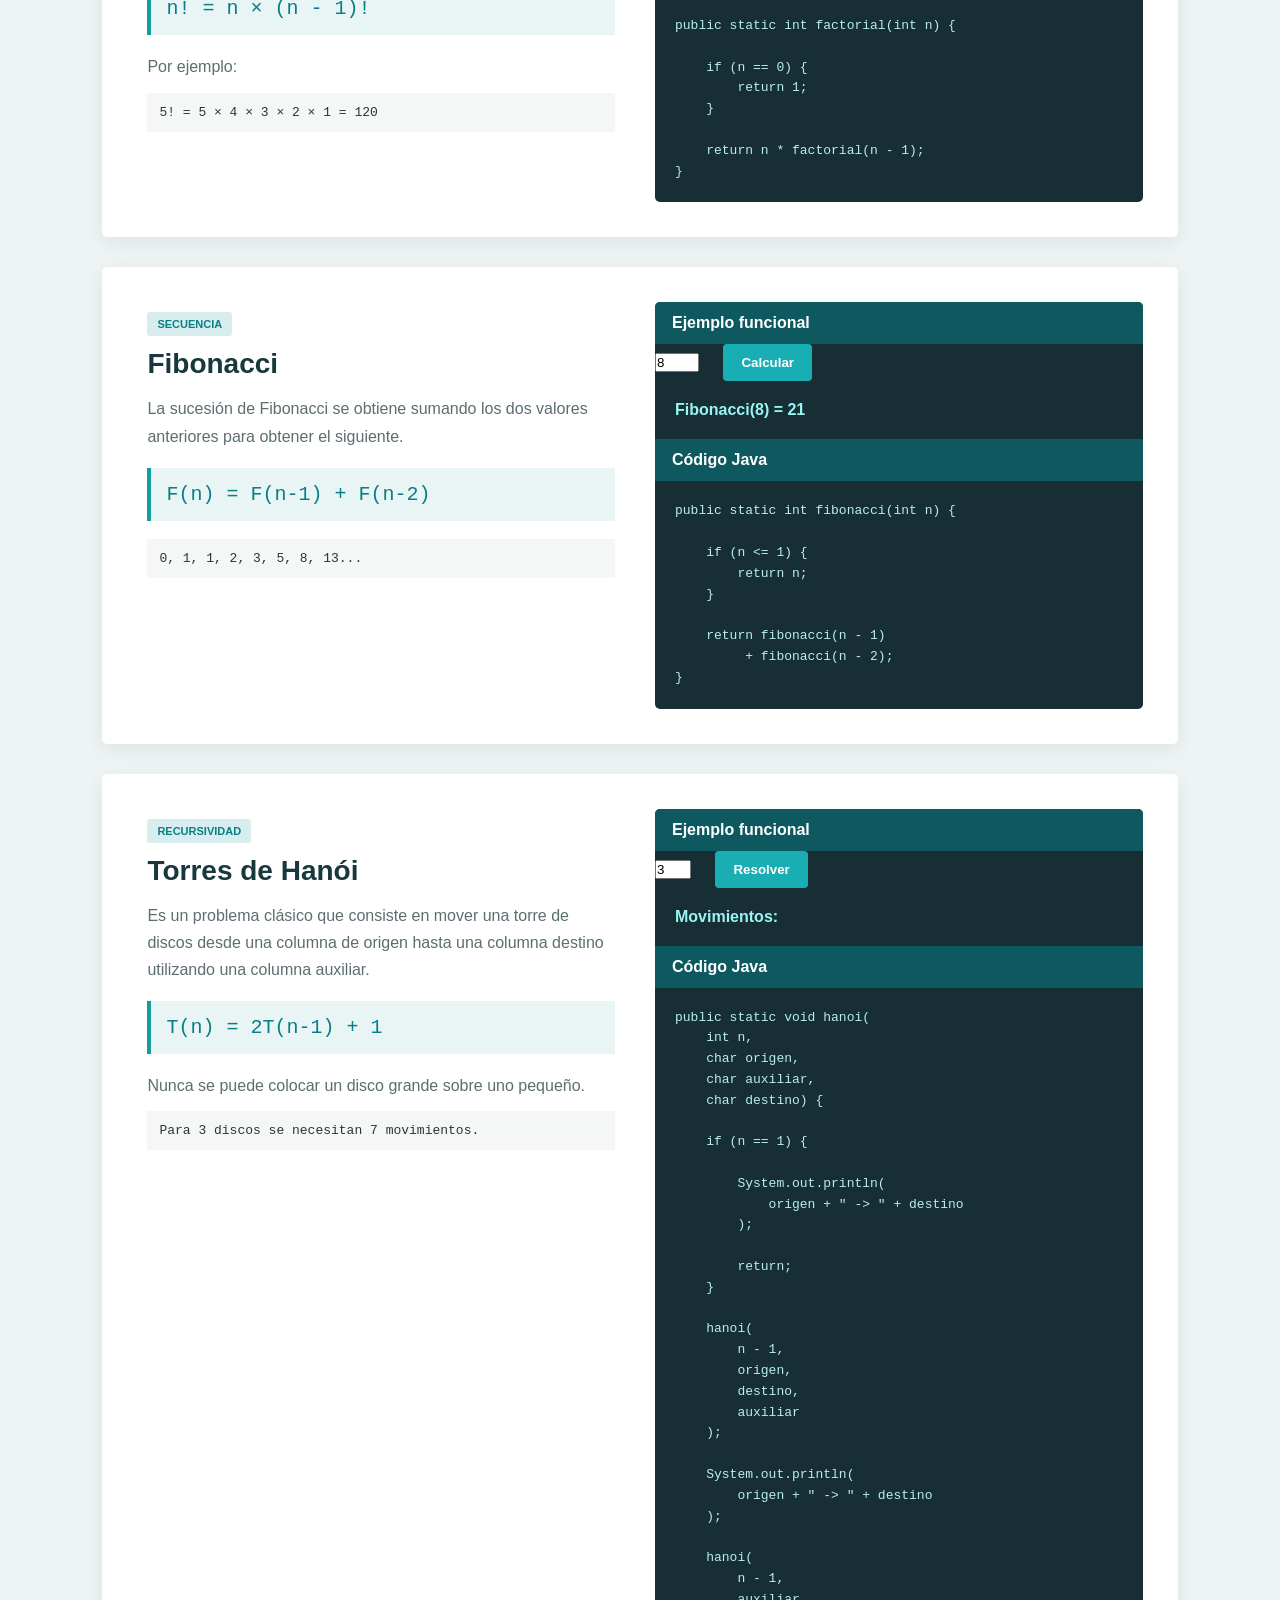
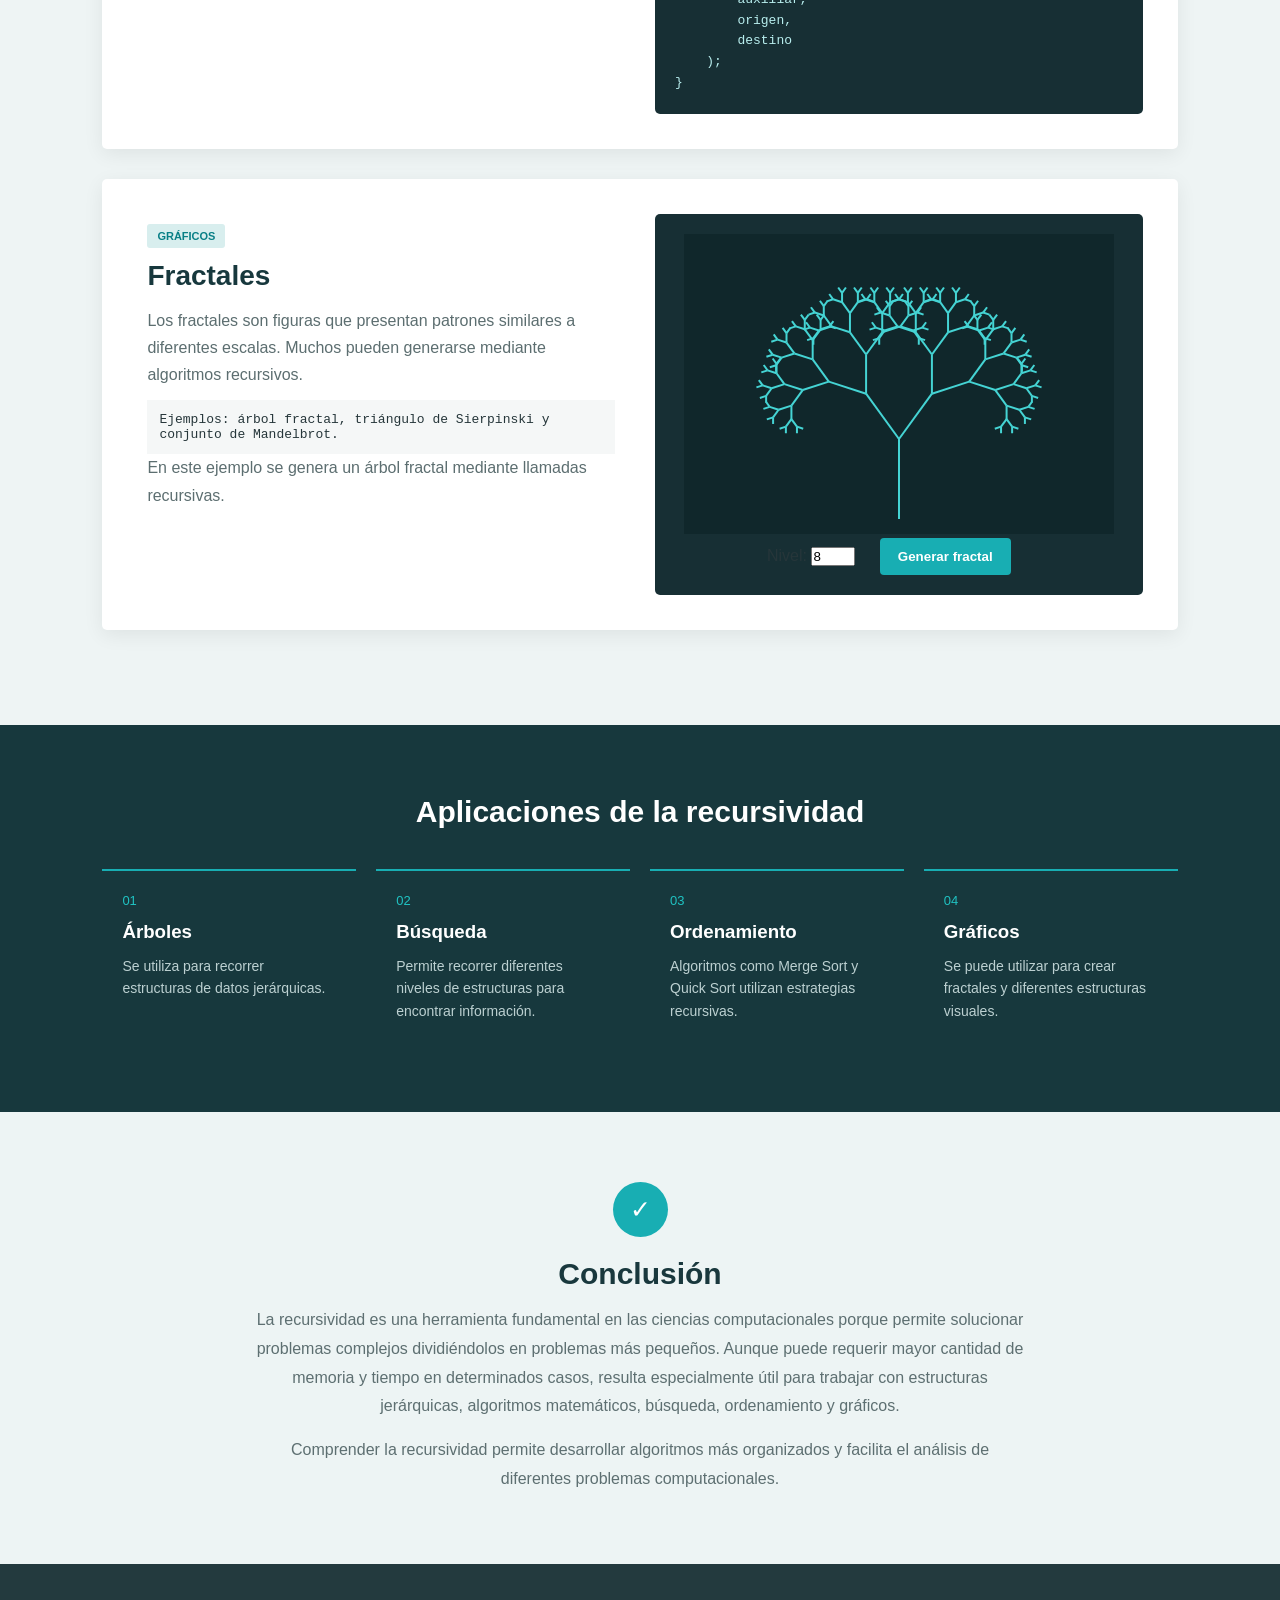
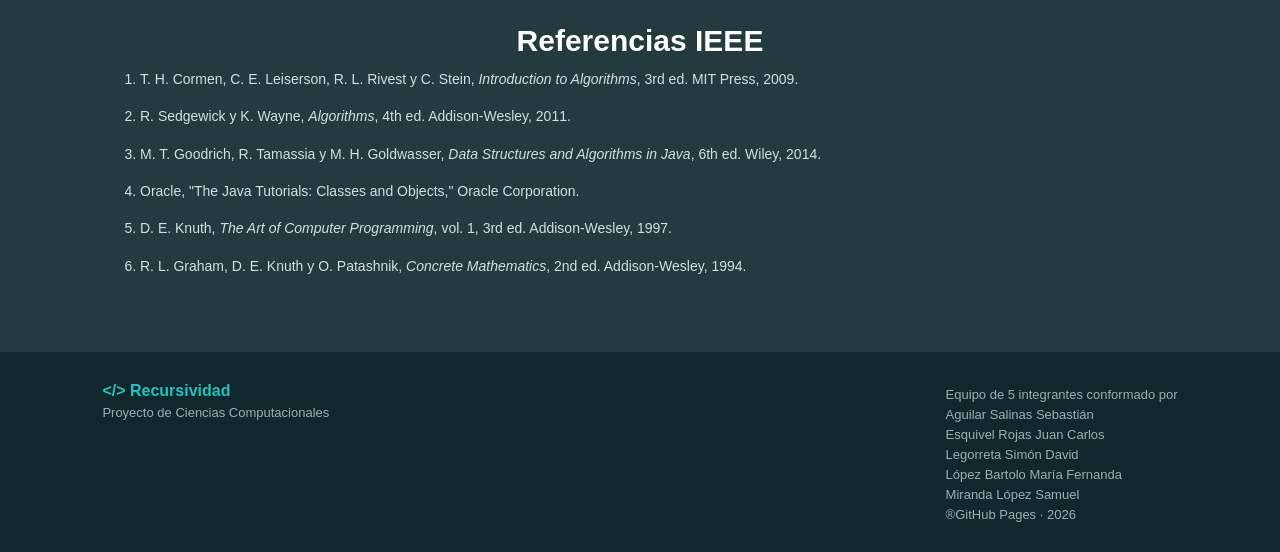
==== commit 295febd8: "Refactor HTML structure and content" ====
--- a/index.html
+++ b/index.html
@@ -676,11 +676,16 @@
         <div>
 
             <p>
-                Equipo de 5 integrantes
+                Equipo de 5 integrantes conformado por
+                <p>Aguilar Salinas Sebastián</p>
+    <p>Esquivel Rojas Juan Carlos</p>
+    <p>Legorreta Simón David</p>
+    <p>López Bartolo María Fernanda</p>
+    <p>Miranda López Samuel</p>
             </p>
 
             <p>
-                GitHub Pages · 2026
+                ®GitHub Pages · 2026
             </p>
 
         </div>
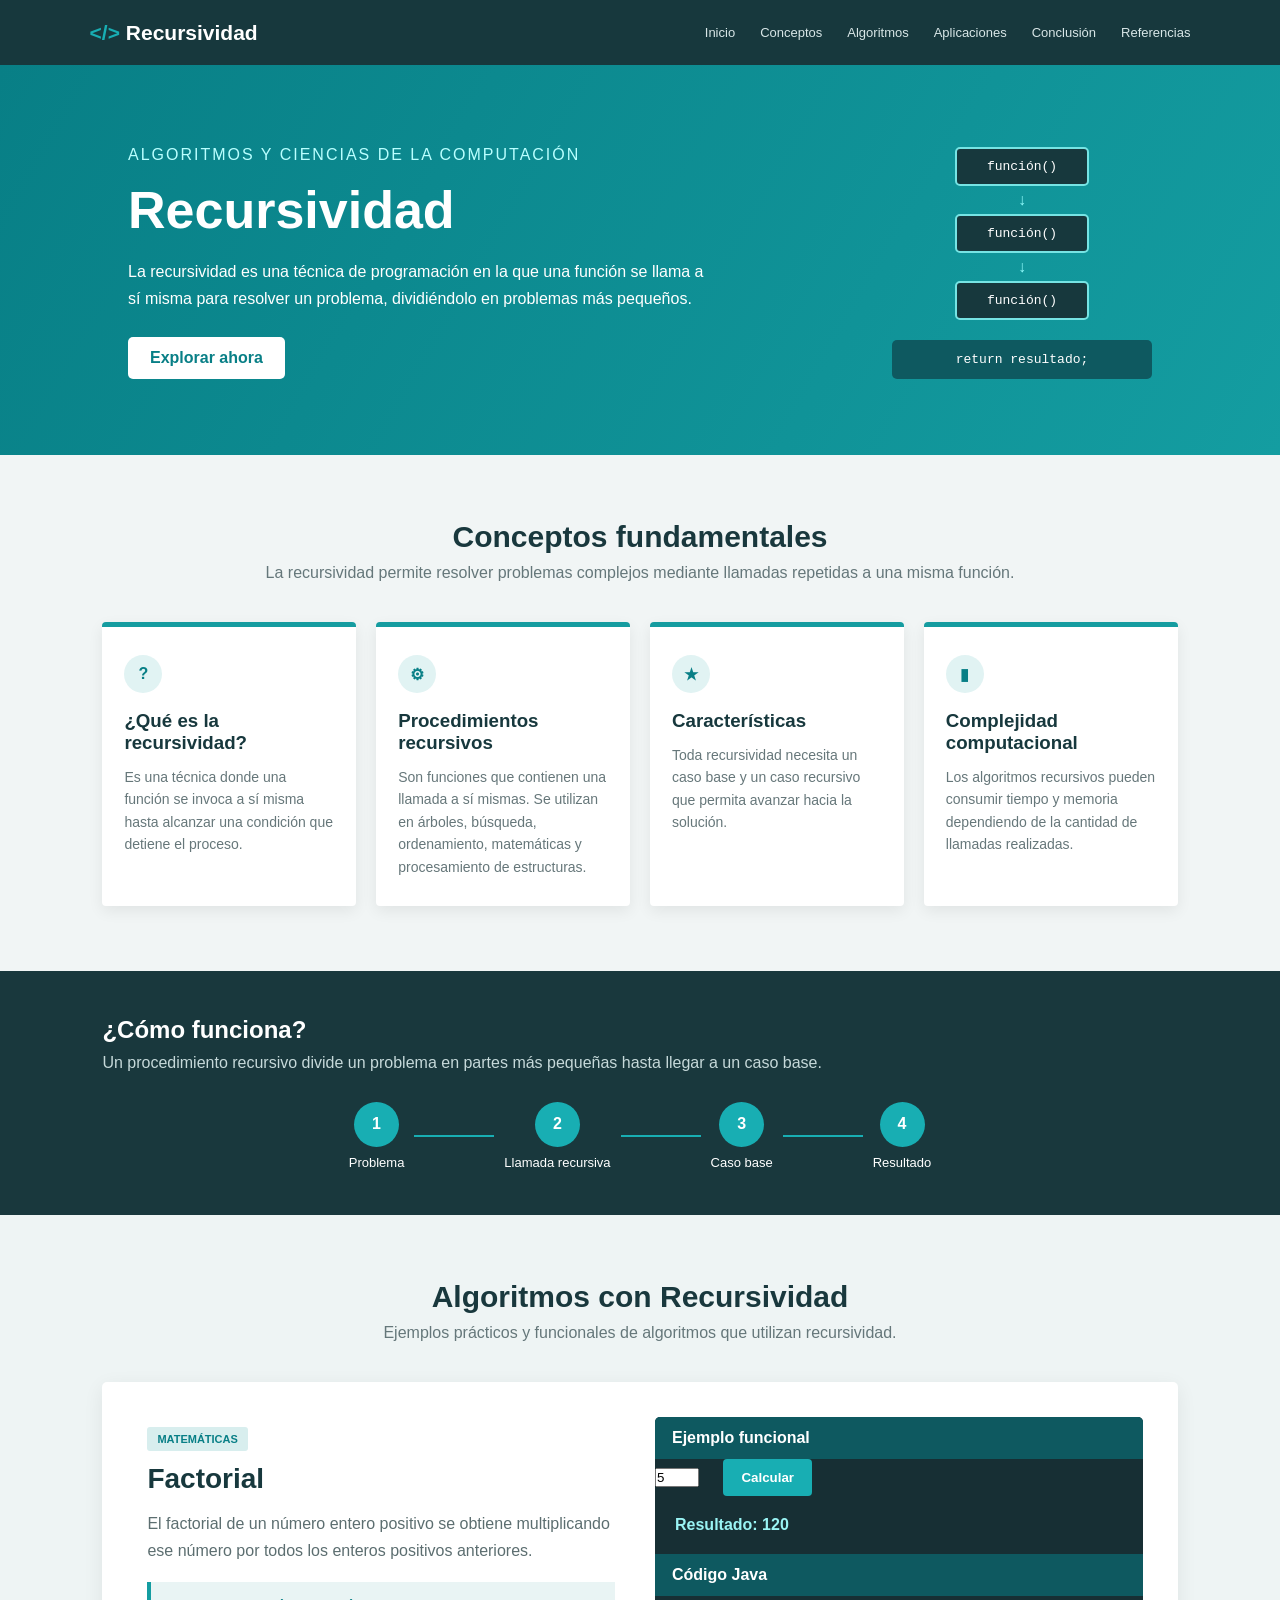
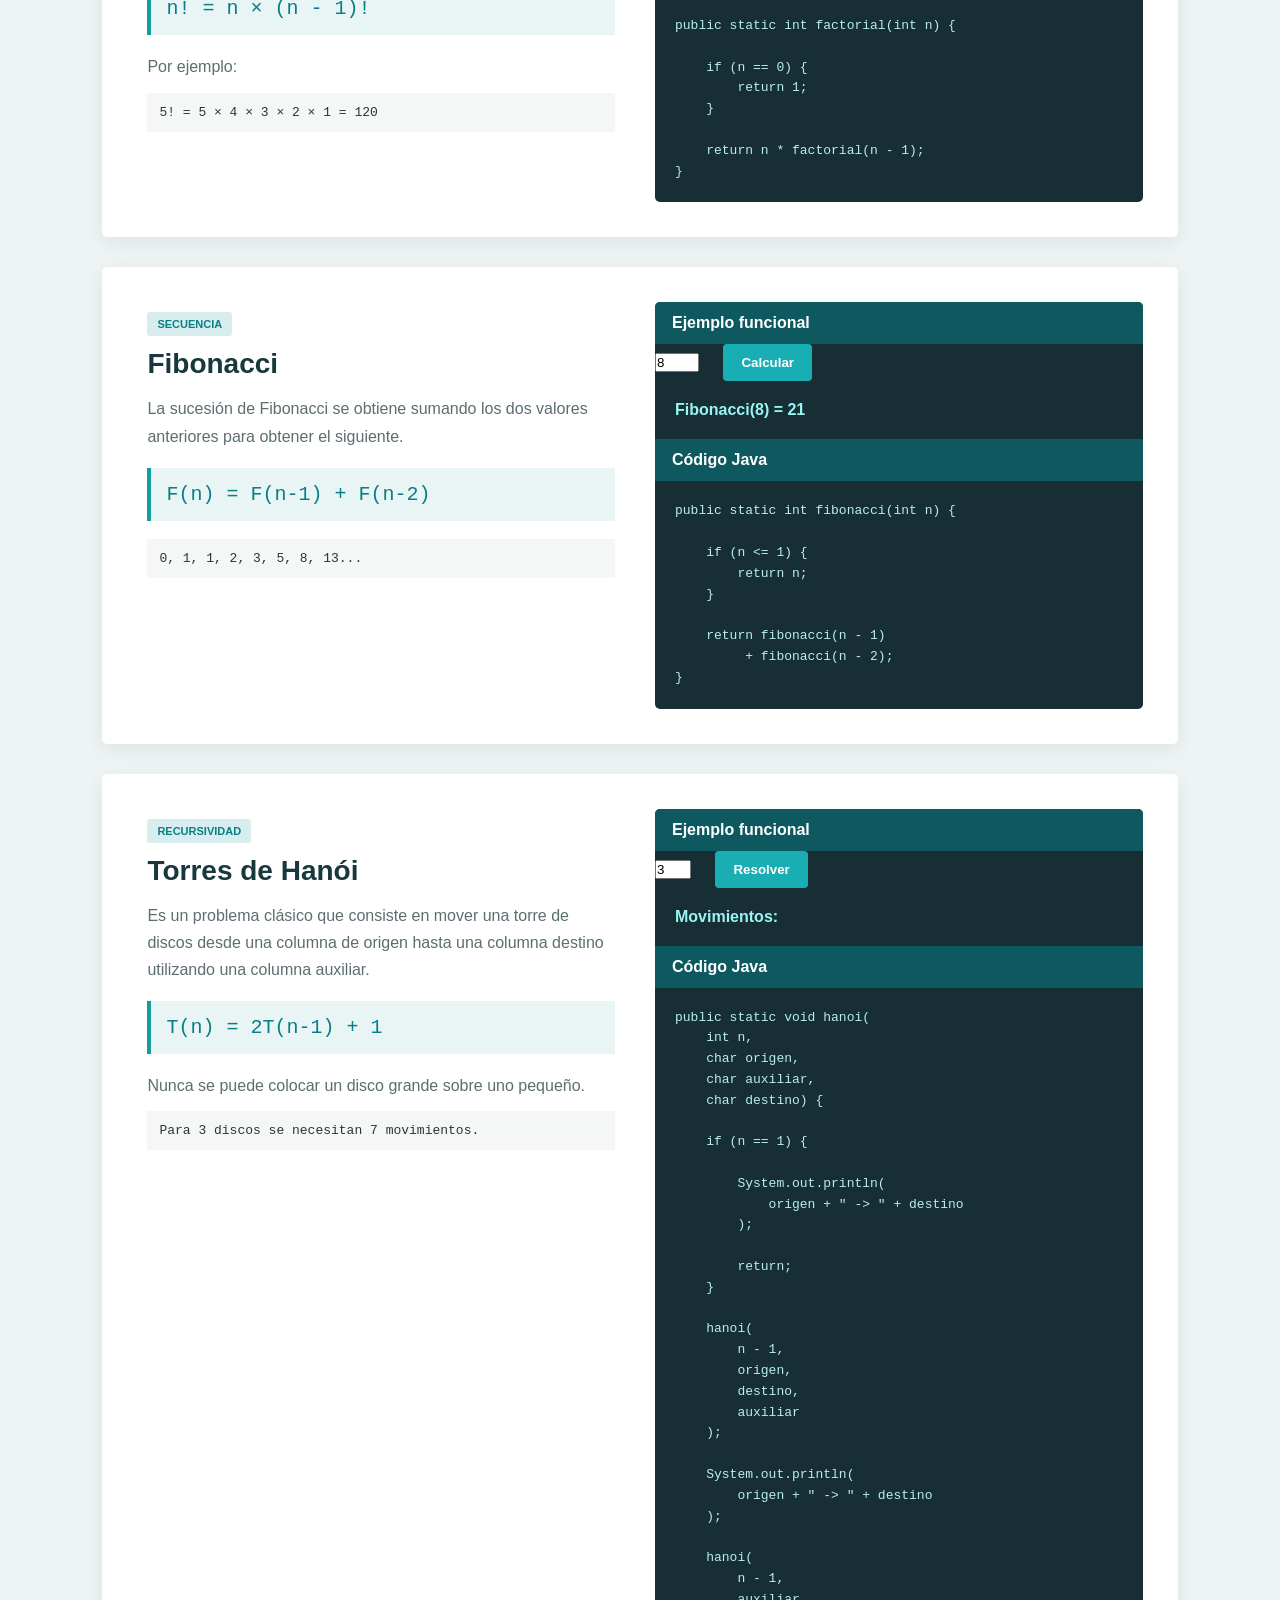
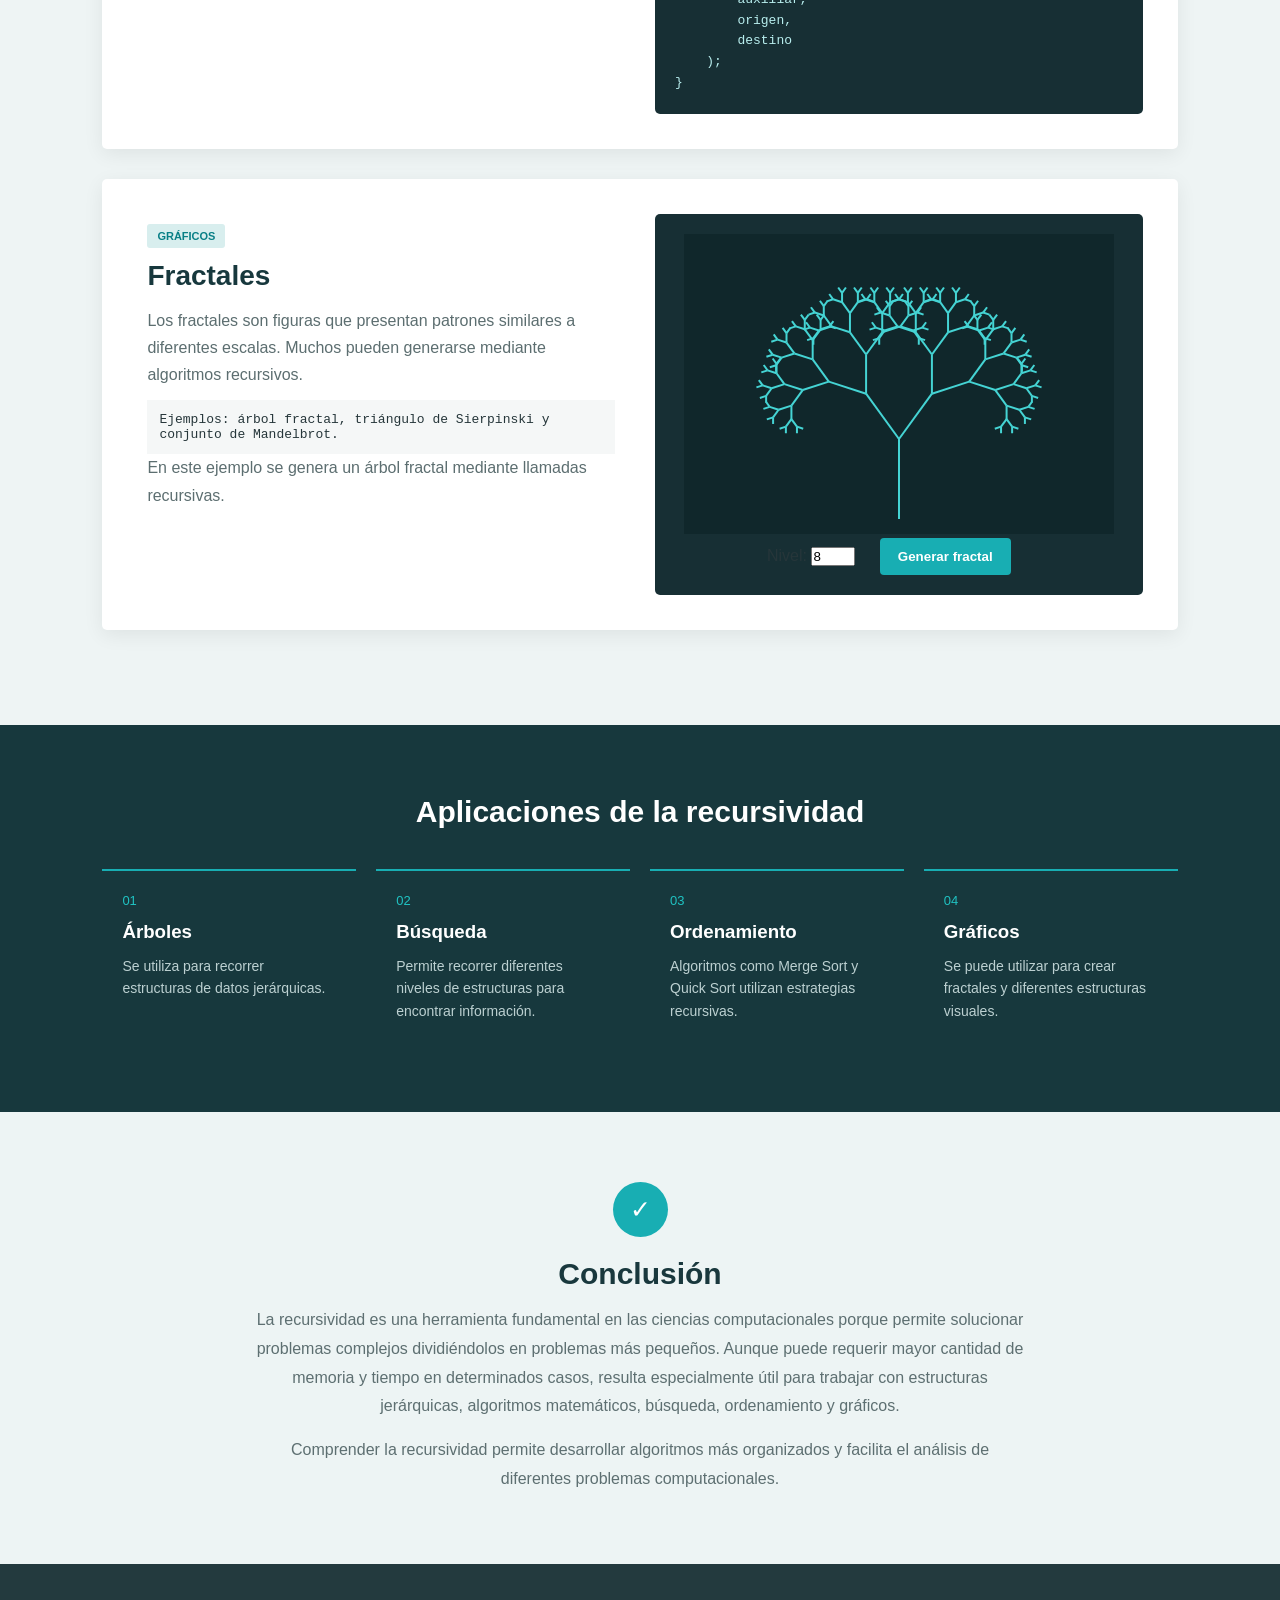
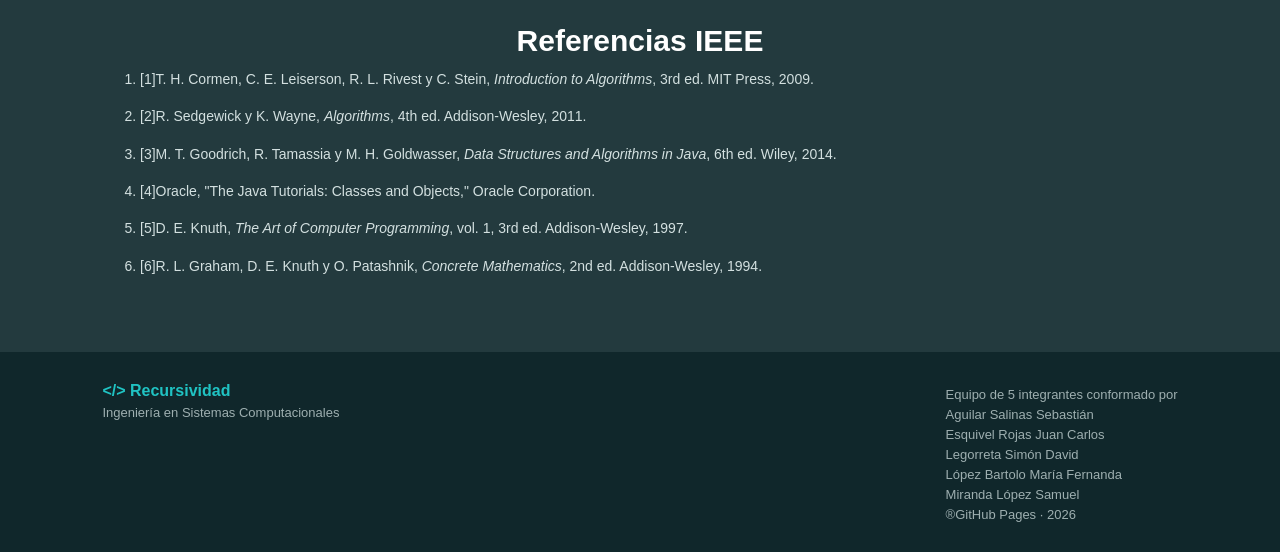
==== commit 5587ffc4: "Add full content for recursion and algorithms page The HTML file has been updated to include the ful" ====
--- a/index.html
+++ b/index.html
@@ -619,37 +619,37 @@
         <ol>
 
             <li>
-                T. H. Cormen, C. E. Leiserson, R. L. Rivest y C. Stein,
+                [1]T. H. Cormen, C. E. Leiserson, R. L. Rivest y C. Stein,
                 <i>Introduction to Algorithms</i>, 3rd ed.
                 MIT Press, 2009.
             </li>
 
             <li>
-                R. Sedgewick y K. Wayne,
+                [2]R. Sedgewick y K. Wayne,
                 <i>Algorithms</i>, 4th ed.
                 Addison-Wesley, 2011.
             </li>
 
             <li>
-                M. T. Goodrich, R. Tamassia y M. H. Goldwasser,
+                [3]M. T. Goodrich, R. Tamassia y M. H. Goldwasser,
                 <i>Data Structures and Algorithms in Java</i>,
                 6th ed. Wiley, 2014.
             </li>
 
             <li>
-                Oracle,
+                [4]Oracle,
                 "The Java Tutorials: Classes and Objects,"
                 Oracle Corporation.
             </li>
 
             <li>
-                D. E. Knuth,
+                [5]D. E. Knuth,
                 <i>The Art of Computer Programming</i>,
                 vol. 1, 3rd ed. Addison-Wesley, 1997.
             </li>
 
             <li>
-                R. L. Graham, D. E. Knuth y O. Patashnik,
+                [6]R. L. Graham, D. E. Knuth y O. Patashnik,
                 <i>Concrete Mathematics</i>, 2nd ed.
                 Addison-Wesley, 1994.
             </li>
@@ -667,7 +667,7 @@
             <strong>&lt;/&gt; Recursividad</strong>
 
             <p>
-                Proyecto de Ciencias Computacionales
+                Ingeniería en Sistemas Computacionales
             </p>
 
         </div>
